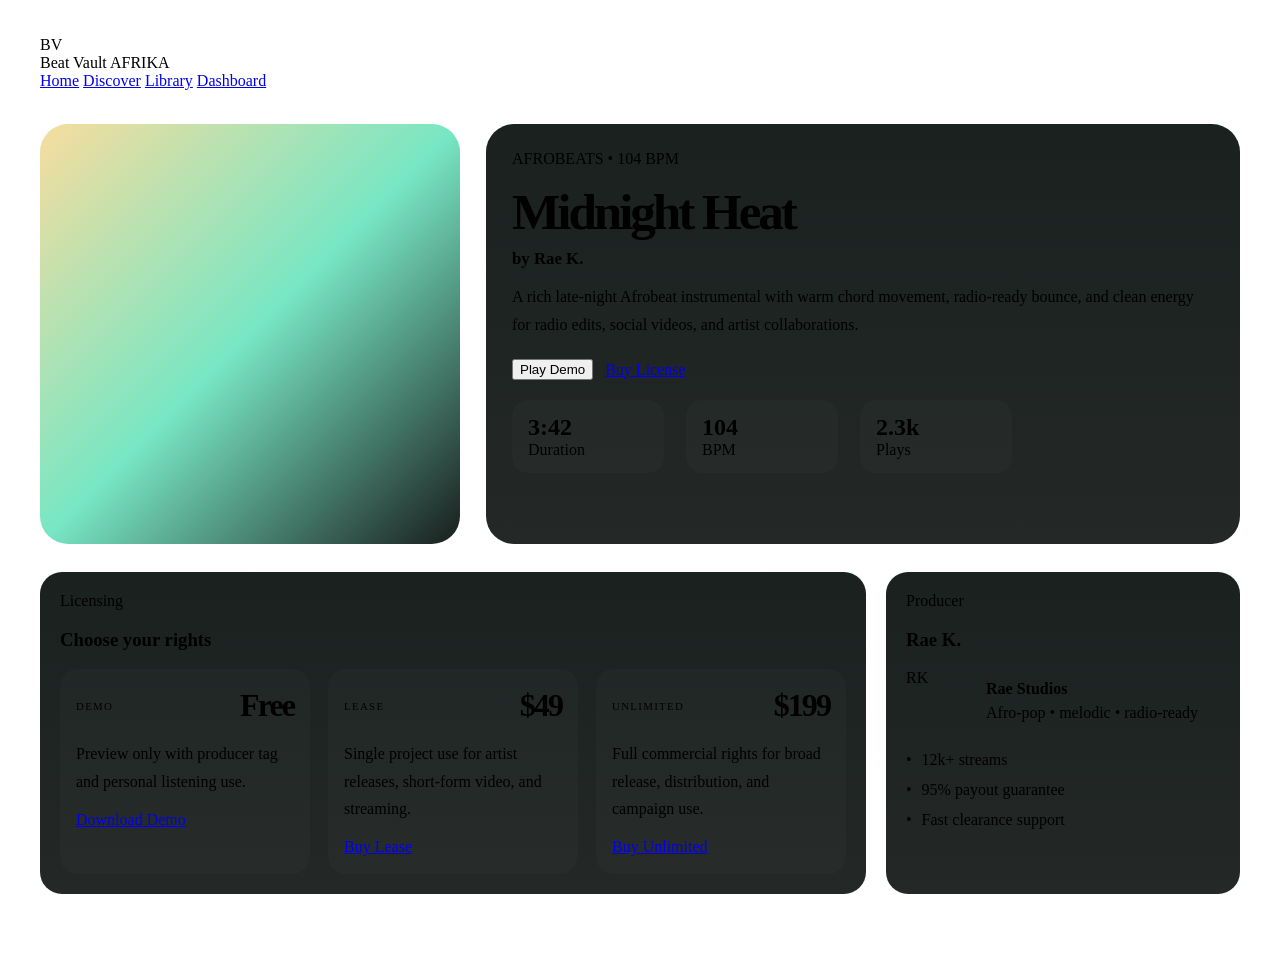
==== beat-detail.html @ 116eedbd "Add the requested beat detail page, checkout page, and producer dashboard and wire the main home pag" ====
<!DOCTYPE html>
<html lang="en">
  <head>
    <meta charset="UTF-8" />
    <meta name="viewport" content="width=device-width, initial-scale=1.0" />
    <title>Beat Detail | Beat Vault Afrika</title>
    <link rel="preconnect" href="https://fonts.googleapis.com" />
    <link rel="preconnect" href="https://fonts.gstatic.com" crossorigin />
    <link href="https://fonts.googleapis.com/css2?family=Inter:wght@400;500;600;700;800;900&display=swap" rel="stylesheet" />
    <link rel="stylesheet" href="styles.css" />
  </head>
  <body>
    <div class="container detail-shell">
      <header class="topbar topbar-simple">
        <div class="topbar-inner">
          <div class="brand-wrap">
            <div class="brand-mark">BV</div>
            <div class="brand-text">
              <span class="brand-name">Beat Vault</span>
              <span class="brand-location">AFRIKA</span>
            </div>
          </div>
          <nav class="main-nav" aria-label="Main nav">
            <a href="index.html">Home</a>
            <a href="index.html#discover">Discover</a>
            <a href="index.html#library">Library</a>
            <a href="producer-dashboard.html">Dashboard</a>
          </nav>
        </div>
      </header>

      <main class="detail-page">
        <section class="detail-hero">
          <div class="detail-art"></div>

          <div class="detail-copy">
            <div class="music-label">AFROBEATS • 104 BPM</div>
            <h1>Midnight Heat</h1>
            <p class="artist-name">by Rae K.</p>
            <p class="beat-description">
              A rich late-night Afrobeat instrumental with warm chord movement,
              radio-ready bounce, and clean energy for radio edits, social videos,
              and artist collaborations.
            </p>

            <div class="detail-actions">
              <button class="primary-btn">Play Demo</button>
              <a href="checkout.html" class="ghost-btn">Buy License</a>
            </div>

            <div class="detail-stats">
              <div><strong>3:42</strong><span>Duration</span></div>
              <div><strong>104</strong><span>BPM</span></div>
              <div><strong>2.3k</strong><span>Plays</span></div>
            </div>
          </div>
        </section>

        <section class="detail-lower">
          <div class="license-panel">
            <div class="section-head narrow">
              <div>
                <span class="section-kicker">Licensing</span>
                <h3>Choose your rights</h3>
              </div>
            </div>

            <div class="license-options">
              <article class="license-card">
                <div>
                  <span class="license-title">Demo</span>
                  <strong>Free</strong>
                </div>
                <p>Preview only with producer tag and personal listening use.</p>
                <a href="#" class="ghost-btn full">Download Demo</a>
              </article>

              <article class="license-card featured">
                <div>
                  <span class="license-title">Lease</span>
                  <strong>$49</strong>
                </div>
                <p>Single project use for artist releases, short-form video, and streaming.</p>
                <a href="checkout.html" class="primary-btn full">Buy Lease</a>
              </article>

              <article class="license-card">
                <div>
                  <span class="license-title">Unlimited</span>
                  <strong>$199</strong>
                </div>
                <p>Full commercial rights for broad release, distribution, and campaign use.</p>
                <a href="checkout.html" class="ghost-btn full">Buy Unlimited</a>
              </article>
            </div>
          </div>

          <aside class="meta-panel">
            <div class="section-head narrow">
              <div>
                <span class="section-kicker">Producer</span>
                <h3>Rae K.</h3>
              </div>
            </div>

            <div class="profile-box">
              <div class="producer-avatar medium">RK</div>
              <div>
                <strong>Rae Studios</strong>
                <p>Afro-pop • melodic • radio-ready</p>
              </div>
            </div>

            <ul class="mini-list">
              <li>12k+ streams</li>
              <li>95% payout guarantee</li>
              <li>Fast clearance support</li>
            </ul>
          </aside>
        </section>
      </main>
    </div>
  </body>
</html>
---- styles.css ----
.detail-shell {
  max-width: 1200px;
  margin: 0 auto;
  padding: 28px 18px 60px;
}

.topbar-simple {
  position: static;
  border: 1px solid var(--line);
  border-radius: 18px;
  margin-bottom: 24px;
}

.detail-page,
.checkout-page,
.dashboard-page {
  padding-top: 10px;
}

.detail-hero {
  display: grid;
  grid-template-columns: 420px 1fr;
  gap: 26px;
  margin-bottom: 28px;
}

.detail-art {
  min-height: 420px;
  border-radius: 28px;
  background: linear-gradient(135deg, rgba(244, 206, 117, 0.7), rgba(86, 224, 181, 0.8), rgba(12,17,16,0.95));
  border: 1px solid var(--line);
  box-shadow: var(--shadow);
}

.detail-copy {
  background: linear-gradient(180deg, rgba(17,24,22,0.96), rgba(12,17,16,0.9));
  border: 1px solid var(--line);
  border-radius: 28px;
  padding: 26px;
}

.detail-copy h1 {
  margin: 14px 0 8px;
  font-size: clamp(2.3rem, 4vw, 4rem);
  letter-spacing: -0.06em;
}

.artist-name {
  margin: 0 0 14px;
  color: var(--green);
  font-size: 1.05rem;
  font-weight: 600;
}

.beat-description {
  color: var(--muted);
  line-height: 1.75;
  margin: 0 0 20px;
}

.detail-actions {
  display: flex;
  align-items: center;
  gap: 12px;
  margin-bottom: 20px;
}

.detail-stats {
  display: flex;
  flex-wrap: wrap;
  gap: 22px;
  margin-top: 18px;
}

.detail-stats div {
  min-width: 120px;
  background: rgba(255,255,255,0.02);
  border: 1px solid var(--line);
  border-radius: 16px;
  padding: 14px 16px;
}

.detail-stats strong {
  display: block;
  font-size: 1.5rem;
}

.detail-stats span {
  color: var(--muted);
}

.detail-lower {
  display: grid;
  grid-template-columns: 1.4fr 0.6fr;
  gap: 20px;
}

.license-panel,
.meta-panel,
.checkout-panel,
.order-panel,
.panel-box,
.stat-box {
  background: linear-gradient(180deg, rgba(17,24,22,0.96), rgba(12,17,16,0.9));
  border: 1px solid var(--line);
  border-radius: 22px;
  padding: 20px;
}

.narrow {
  margin-bottom: 18px;
}

.license-options {
  display: grid;
  grid-template-columns: repeat(3, minmax(0, 1fr));
  gap: 18px;
}

.license-card {
  background: rgba(255,255,255,0.02);
  border: 1px solid var(--line);
  border-radius: 18px;
  padding: 18px 16px;
  display: flex;
  flex-direction: column;
  gap: 16px;
}

.license-card.featured {
  border-color: rgba(86, 224, 181, 0.34);
}

.license-card > div {
  display: flex;
  align-items: center;
  justify-content: space-between;
  gap: 12px;
}

.license-title {
  color: var(--muted);
  text-transform: uppercase;
  letter-spacing: 0.12em;
  font-size: 0.68rem;
}

.license-card strong {
  font-size: 2rem;
  letter-spacing: -0.06em;
}

.license-card p {
  margin: 0;
  color: var(--muted);
  line-height: 1.7;
}

.profile-box {
  display: flex;
  align-items: center;
  gap: 16px;
  margin-top: 16px;
}

.producer-avatar.medium {
  width: 64px;
  height: 64px;
  border-radius: 18px;
}

.profile-box p {
  color: var(--muted);
  margin: 6px 0 0;
}

.mini-list {
  list-style: none;
  padding: 0;
  margin: 18px 0 0;
  display: grid;
  gap: 12px;
  color: var(--muted);
}

.mini-list li::before {
  content: "•";
  color: var(--green);
  margin-right: 10px;
}

.checkout-grid {
  display: grid;
  grid-template-columns: 1.3fr 0.7fr;
  gap: 24px;
}

.checkout-form {
  margin-top: 12px;
}

.form-grid.two-col {
  display: grid;
  grid-template-columns: repeat(2, minmax(0, 1fr));
  gap: 16px;
}

label {
  display: flex;
  flex-direction: column;
  gap: 8px;
  font-weight: 600;
}

input,
select {
  background: rgba(255,255,255,0.02);
  border: 1px solid var(--line);
  border-radius: 12px;
  padding: 0.9rem 1rem;
  color: var(--text);
  font: inherit;
}

.full-span {
  grid-column: 1 / -1;
}

.order-item {
  display: flex;
  align-items: center;
  gap: 12px;
  margin-bottom: 18px;
}

.order-item strong,
.order-item span {
  display: block;
}

.order-item span {
  color: var(--muted);
  margin-top: 4px;
}

.mini-cover {
  width: 60px;
  height: 60px;
  border-radius: 16px;
  background: linear-gradient(135deg, rgba(86,224,181,0.85), rgba(15,26,23,0.95));
}

.order-meta {
  display: grid;
  gap: 12px;
  margin: 18px 0 20px;
}

.order-meta > div {
  display: flex;
  align-items: center;
  justify-content: space-between;
  gap: 12px;
  color: var(--muted);
}

.total-row {
  border-top: 1px solid var(--line);
  padding-top: 12px;
  margin-top: 6px;
  color: var(--text) !important;
}

.dashboard-header {
  display: flex;
  align-items: center;
  justify-content: space-between;
  gap: 16px;
  margin-bottom: 22px;
}

.dashboard-header h1 {
  margin: 10px 0 0;
  font-size: clamp(2.2rem, 4vw, 3.3rem);
  letter-spacing: -0.06em;
}

.stats-grid {
  display: grid;
  grid-template-columns: repeat(4, minmax(0, 1fr));
  gap: 18px;
  margin-bottom: 20px;
}

.stat-box {
  display: flex;
  flex-direction: column;
  gap: 8px;
}

.stat-box span {
  color: var(--muted);
}

.stat-box strong {
  font-size: 2rem;
  letter-spacing: -0.06em;
}

.dashboard-grid {
  display: grid;
  grid-template-columns: 1.5fr 0.8fr;
  gap: 20px;
}

.beats-table {
  width: 100%;
  border-collapse: collapse;
  margin-top: 12px;
}

.beats-table th,
.beats-table td {
  text-align: left;
  padding: 12px 10px;
  border-bottom: 1px solid var(--line);
}

.beats-table th {
  color: var(--muted);
  font-weight: 600;
}

@media (max-width: 980px) {
  .detail-hero,
  .detail-lower,
  .checkout-grid,
  .dashboard-grid,
  .stats-grid,
  .license-options {
    grid-template-columns: 1fr;
  }

  .main-nav {
    display: none;
  }
}

@media (max-width: 720px) {
  .detail-actions,
  .dashboard-header {
    flex-direction: column;
    align-items: flex-start;
  }

  .form-grid.two-col {
    grid-template-columns: 1fr;
  }
}
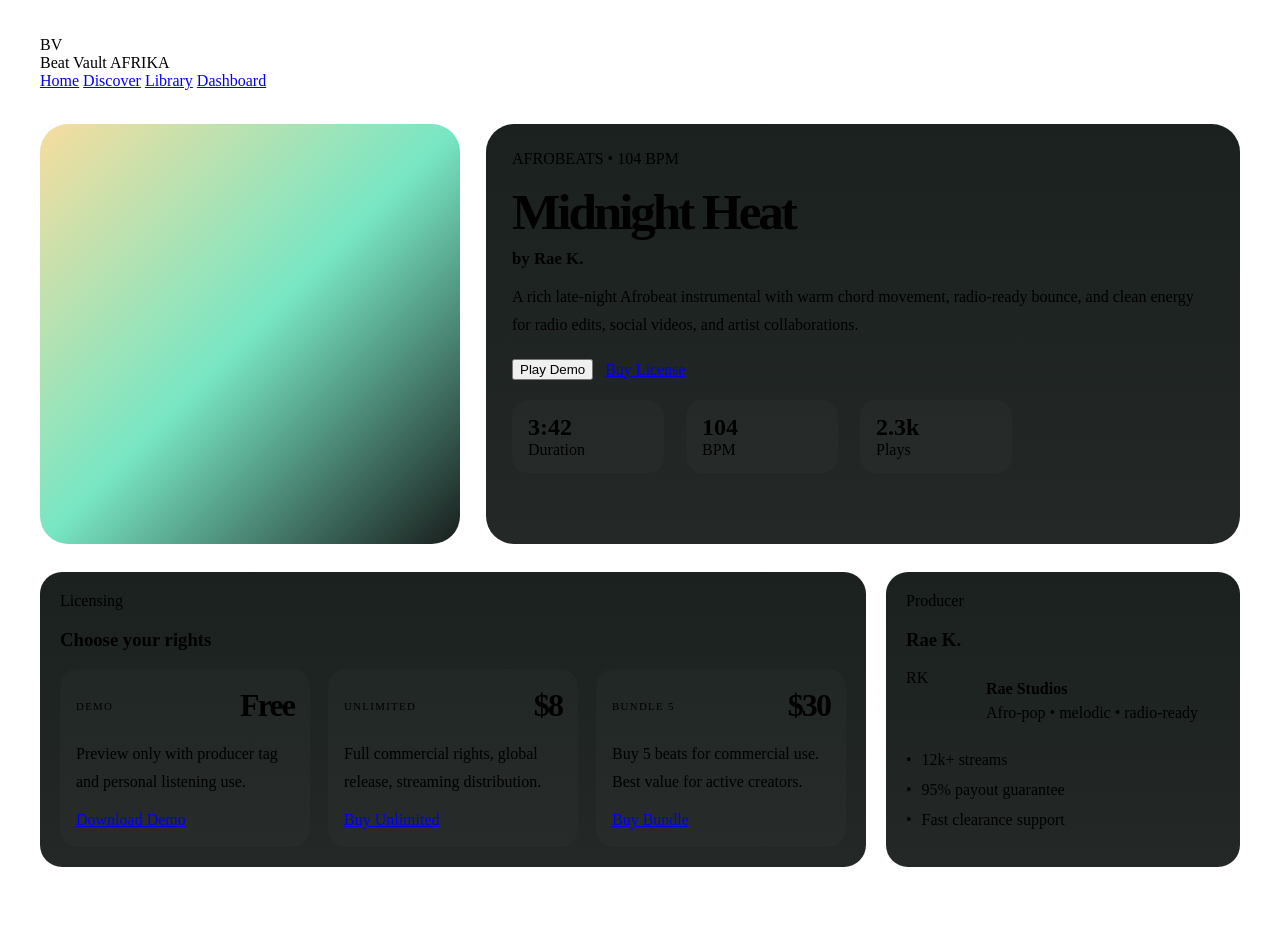
==== commit a91e4082: "Update pricing across all pages: Unlimited license $8, new Bundle option, and affordable tier messag" ====
--- a/beat-detail.html
+++ b/beat-detail.html
@@ -77,20 +77,20 @@
 
               <article class="license-card featured">
                 <div>
-                  <span class="license-title">Lease</span>
-                  <strong>$49</strong>
+                  <span class="license-title">Unlimited</span>
+                  <strong>$8</strong>
                 </div>
-                <p>Single project use for artist releases, short-form video, and streaming.</p>
-                <a href="checkout.html" class="primary-btn full">Buy Lease</a>
+                <p>Full commercial rights, global release, streaming distribution.</p>
+                <a href="checkout.html" class="primary-btn full">Buy Unlimited</a>
               </article>
 
               <article class="license-card">
                 <div>
-                  <span class="license-title">Unlimited</span>
-                  <strong>$199</strong>
+                  <span class="license-title">Bundle 5</span>
+                  <strong>$30</strong>
                 </div>
-                <p>Full commercial rights for broad release, distribution, and campaign use.</p>
-                <a href="checkout.html" class="ghost-btn full">Buy Unlimited</a>
+                <p>Buy 5 beats for commercial use. Best value for active creators.</p>
+                <a href="checkout.html" class="ghost-btn full">Buy Bundle</a>
               </article>
             </div>
           </div>
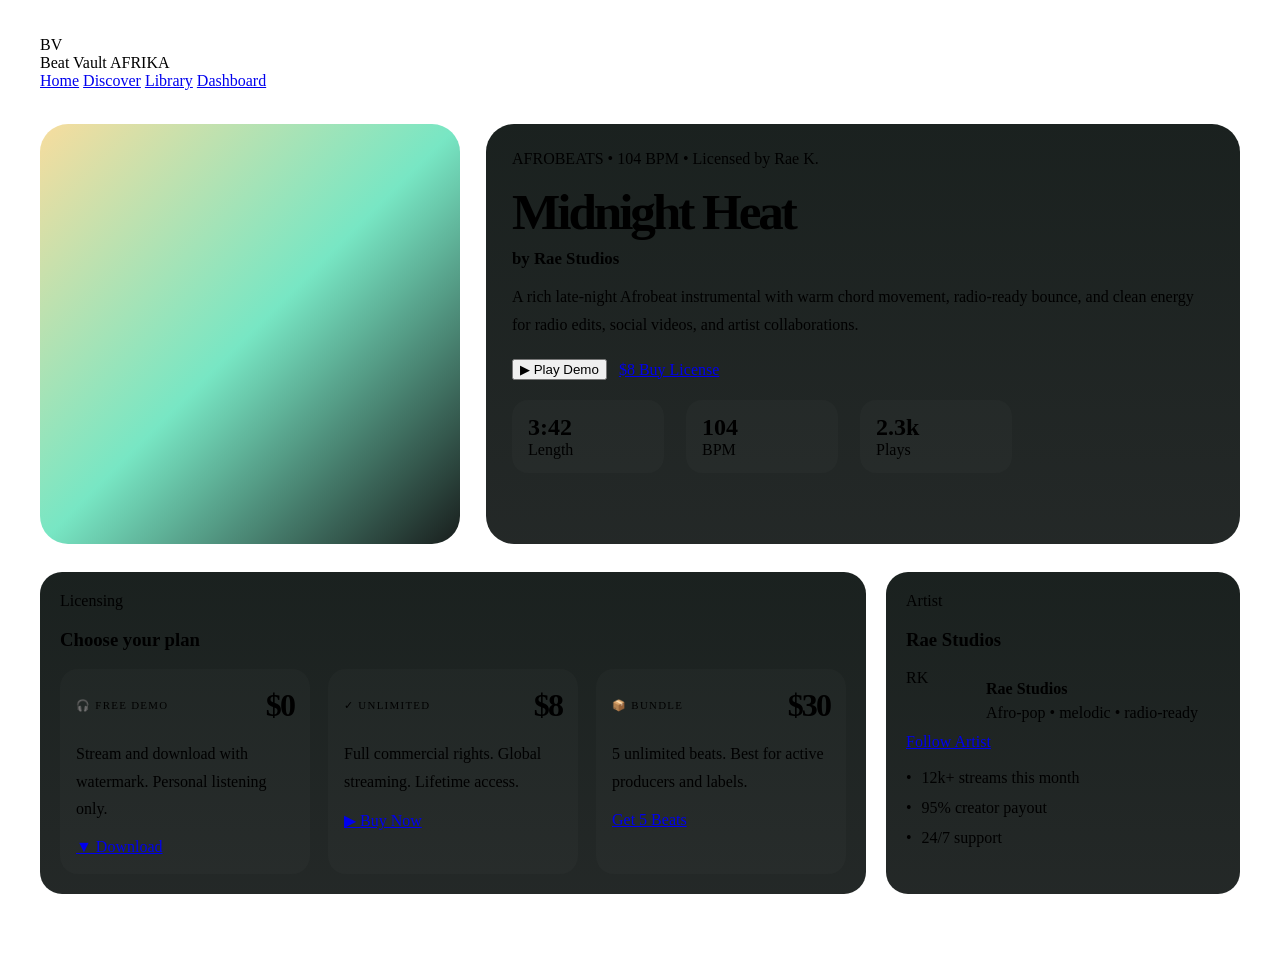
==== commit fb8ad9d5: "Refactor homepage and detail pages with music streaming vibe: streaming language, play buttons every" ====
--- a/beat-detail.html
+++ b/beat-detail.html
@@ -34,9 +34,9 @@
           <div class="detail-art"></div>
 
           <div class="detail-copy">
-            <div class="music-label">AFROBEATS • 104 BPM</div>
+            <div class="music-label">AFROBEATS • 104 BPM • Licensed by Rae K.</div>
             <h1>Midnight Heat</h1>
-            <p class="artist-name">by Rae K.</p>
+            <p class="artist-name">by Rae Studios</p>
             <p class="beat-description">
               A rich late-night Afrobeat instrumental with warm chord movement,
               radio-ready bounce, and clean energy for radio edits, social videos,
@@ -44,12 +44,12 @@
             </p>
 
             <div class="detail-actions">
-              <button class="primary-btn">Play Demo</button>
-              <a href="checkout.html" class="ghost-btn">Buy License</a>
+              <button class="play-btn-large">▶ Play Demo</button>
+              <a href="checkout.html" class="primary-btn">$8 Buy License</a>
             </div>
 
             <div class="detail-stats">
-              <div><strong>3:42</strong><span>Duration</span></div>
+              <div><strong>3:42</strong><span>Length</span></div>
               <div><strong>104</strong><span>BPM</span></div>
               <div><strong>2.3k</strong><span>Plays</span></div>
             </div>
@@ -61,36 +61,36 @@
             <div class="section-head narrow">
               <div>
                 <span class="section-kicker">Licensing</span>
-                <h3>Choose your rights</h3>
+                <h3>Choose your plan</h3>
               </div>
             </div>
 
             <div class="license-options">
               <article class="license-card">
                 <div>
-                  <span class="license-title">Demo</span>
-                  <strong>Free</strong>
+                  <span class="license-title">🎧 Free Demo</span>
+                  <strong>$0</strong>
                 </div>
-                <p>Preview only with producer tag and personal listening use.</p>
-                <a href="#" class="ghost-btn full">Download Demo</a>
+                <p>Stream and download with watermark. Personal listening only.</p>
+                <a href="#" class="ghost-btn full">▼ Download</a>
               </article>
 
               <article class="license-card featured">
                 <div>
-                  <span class="license-title">Unlimited</span>
+                  <span class="license-title">✓ Unlimited</span>
                   <strong>$8</strong>
                 </div>
-                <p>Full commercial rights, global release, streaming distribution.</p>
-                <a href="checkout.html" class="primary-btn full">Buy Unlimited</a>
+                <p>Full commercial rights. Global streaming. Lifetime access.</p>
+                <a href="checkout.html" class="primary-btn full">▶ Buy Now</a>
               </article>
 
               <article class="license-card">
                 <div>
-                  <span class="license-title">Bundle 5</span>
+                  <span class="license-title">📦 Bundle</span>
                   <strong>$30</strong>
                 </div>
-                <p>Buy 5 beats for commercial use. Best value for active creators.</p>
-                <a href="checkout.html" class="ghost-btn full">Buy Bundle</a>
+                <p>5 unlimited beats. Best for active producers and labels.</p>
+                <a href="checkout.html" class="ghost-btn full">Get 5 Beats</a>
               </article>
             </div>
           </div>
@@ -98,8 +98,8 @@
           <aside class="meta-panel">
             <div class="section-head narrow">
               <div>
-                <span class="section-kicker">Producer</span>
-                <h3>Rae K.</h3>
+                <span class="section-kicker">Artist</span>
+                <h3>Rae Studios</h3>
               </div>
             </div>
 
@@ -111,10 +111,12 @@
               </div>
             </div>
 
+            <a href="producer-dashboard.html" class="follow-btn full">Follow Artist</a>
+
             <ul class="mini-list">
-              <li>12k+ streams</li>
-              <li>95% payout guarantee</li>
-              <li>Fast clearance support</li>
+              <li>12k+ streams this month</li>
+              <li>95% creator payout</li>
+              <li>24/7 support</li>
             </ul>
           </aside>
         </section>
